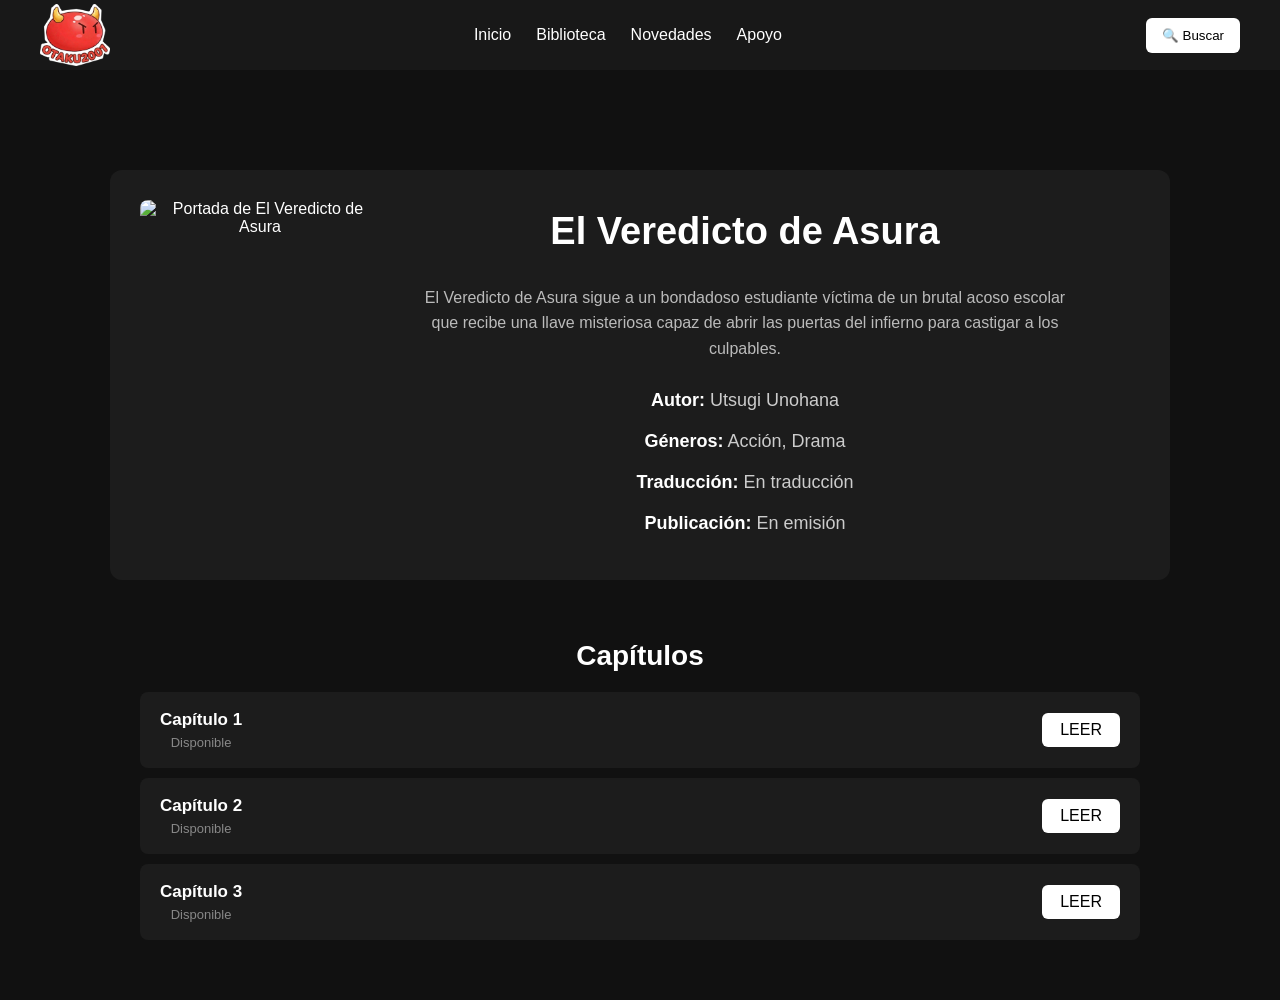
==== mangas/veredicto-de-asura.html @ 27b7c130 "Primer Lanzamiento de OTAKU2001" ====
<!DOCTYPE html>
<html lang="es">
<head>
    <meta charset="UTF-8">
    <meta name="viewport" content="width=device-width, initial-scale=1.0">
    <title>El Veredicto de Asura - OTAKU2001</title>
    <link rel="stylesheet" href="../css/estilos.css">
    <link rel="stylesheet" href="../css/responsive.css">
</head>

<body>

    <header>
        <div class="logo">
            <img src="../images/logo.png" alt="OTAKU2001">
        </div>

        <nav>
            <a href="../index.html">Inicio</a>
            <a href="../biblioteca.html">Biblioteca</a>
            <a href="../novedades.html">Novedades</a>
            <a href="../apoyo.html">Apoyo</a>
        </nav>

        <button>🔍 Buscar</button>
    </header>

    <main>

        <section class="manga-page">

            <div class="manga-cover">
                <img src="../images/asura.jpg" alt="Portada de El Veredicto de Asura">
            </div>

            <div class="manga-details">

                <h1>El Veredicto de Asura</h1>

                <p class="sinopsis">
                    El Veredicto de Asura sigue a un bondadoso estudiante víctima de un brutal acoso escolar que recibe una llave misteriosa capaz de abrir las puertas del infierno para castigar a los culpables.
                </p>

            <div class="manga-data">

                <p>
                    <strong>Autor:</strong>
                    Utsugi Unohana
                </p>

                <p>
                    <strong>Géneros:</strong>
                    Acción, Drama
                </p>

                <p>
                    <strong>Traducción:</strong>
                    <span class="status-text">En traducción</span>
                </p>

                <p>
                    <strong>Publicación:</strong>
                    <span class="status-text">En emisión</span>
                </p>

            </div>

        </div>

        </section>

        <section class="chapters">

            <h2>Capítulos</h2>

            <div class="chapter">

                <div class="chapter-info">
                    <strong>Capítulo 1</strong>
                    <span>Disponible</span>
                </div>

                <a href="capitulos/capitulo-1.html" class="leer-capitulo">
                    LEER
                </a>

            </div>
            
        
            <div class="chapter">

                <div class="chapter-info">
                    <strong>Capítulo 2</strong>
                    <span>Disponible</span>
                </div>

                <a href="capitulos/capitulo-2.html" class="leer-capitulo">
                    LEER
                </a>

            </div>

                        <div class="chapter">

                <div class="chapter-info">
                    <strong>Capítulo 3</strong>
                    <span>Disponible</span>
                </div>

                <a href="capitulos/capitulo-3.html" class="leer-capitulo">
                    LEER
                </a>

            </div>

        </section>

    </main>

</body>
</html>
---- css/estilos.css ----
body {
    margin: 0;
    background-color: #111111;
    color: white;
    font-family: Arial, sans-serif;
}

header {
    height: 70px;
    background-color: #181818;
    display: flex;
    align-items: center;
    justify-content: space-between;
    padding: 0 40px;
    box-sizing: border-box;
}

.logo {
    display: flex;
    align-items: center;
}

.logo img {
    width: 70px;
    height: auto;
    display: block;
}

nav {
    display: flex;
    gap: 25px;
}

nav a {
    color: white;
    text-decoration: none;
    font-size: 16px;
}

nav a:hover {
    color: #cccccc;
}

button {
    background-color: white;
    color: black;
    border: none;
    padding: 10px 16px;
    border-radius: 6px;
    cursor: pointer;
}

main {
    text-align: center;
    margin-top: 100px;
}

main h1 {
    font-size: 40px;
}

main p {
    color: #bbbbbb;
    font-size: 18px;
}

.bienvenida {
    text-align: center;
    padding: 70px 20px 40px;
}

.destacado {
    max-width: 1000px;
    margin: 0 auto;
    padding: 20px;
}

.destacado h2 {
    font-size: 28px;
    margin-bottom: 25px;
}

.manga-card {
    background-color: #1c1c1c;
    border-radius: 12px;
    padding: 25px;
    display: flex;
    gap: 30px;
    align-items: center;
}

.portada {
    width: 180px;
    height: 250px;
    background-color: #333333;
    display: flex;
    align-items: center;
    justify-content: center;
    border-radius: 8px;
    color: #aaaaaa;
}

.manga-info {
    flex: 1;
}

.manga-info h3 {
    font-size: 30px;
    margin-top: 0;
}

.manga-info p {
    color: #bbbbbb;
    line-height: 1.6;
}

.estado {
    font-weight: bold;
}

.manga-info button {
    margin-top: 15px;
}

.portada img {
    width: 100%;
    height: 100%;
    object-fit: cover;
    border-radius: 8px;
    display: block;
}

.manga-page {
    max-width: 1000px;
    margin: 60px auto;
    padding: 30px;
    display: flex;
    gap: 40px;
    background-color: #1c1c1c;
    border-radius: 12px;
}

.manga-cover {
    width: 240px;
    height: 340px;
    flex-shrink: 0;
}

.manga-cover img {
    width: 100%;
    height: 100%;
    object-fit: cover;
    border-radius: 8px;
}

.manga-details {
    padding-top: 10px;
}

.manga-details h1 {
    font-size: 38px;
    margin-top: 0;
}

.manga-details p {
    color: #bbbbbb;
    line-height: 1.6;
}

.statuses {
    margin-top: 30px;
}

.status {
    margin-bottom: 15px;
}

.status strong {
    display: inline-block;
    min-width: 140px;
}

.status span {
    color: #bbbbbb;
}

.chapters {
    max-width: 1000px;
    margin: 0 auto 60px;
    padding: 0 30px;
}

.chapters h2 {
    font-size: 28px;
    margin-bottom: 20px;
}

.chapter {
    background-color: #1c1c1c;
    padding: 18px 20px;
    margin-bottom: 10px;
    border-radius: 8px;
    display: flex;
    justify-content: space-between;
    align-items: center;
}

.chapter-info {
    display: flex;
    flex-direction: column;
    gap: 5px;
}

.chapter-info strong {
    font-size: 17px;
}

.chapter-info span {
    color: #888888;
    font-size: 13px;
}

.ver-manga {
    display: inline-block;
    background-color: white;
    color: black;
    text-decoration: none;
    padding: 10px 16px;
    border-radius: 6px;
    margin-top: 15px;
}

.ver-manga:hover {
    opacity: 0.8;
}

.reader {
    max-width: 900px;
    margin: 50px auto;
    text-align: center;
    padding: 20px;
}

.reader h1 {
    font-size: 32px;
    margin-bottom: 5px;
}

.reader h2 {
    color: #bbbbbb;
    font-size: 20px;
    font-weight: normal;
    margin-top: 0;
}

.reader-pages {
    margin-top: 40px;
}

.reader-pages img {
    display: block;
    width: 100%;
    max-width: 900px;
    height: auto;
    margin: 0 auto;
}

.reader-message {
    background-color: #1c1c1c;
    padding: 30px;
    border-radius: 8px;
    color: #aaaaaa;
}

.reader-navigation {
    margin-top: 30px;
}

.reader-navigation a {
    display: inline-block;
    background-color: white;
    color: black;
    text-decoration: none;
    padding: 10px 18px;
    border-radius: 6px;
}

.leer-capitulo {
    display: inline-block;
    background-color: white;
    color: black;
    text-decoration: none;
    padding: 8px 18px;
    border-radius: 6px;
}

.leer-capitulo:hover {
    opacity: 0.8;
}

.top-navigation {
    margin-bottom: 25px;
}

.sinopsis {
    color: #cccccc;
    line-height: 1.7;
    font-size: 16px;
    max-width: 650px;
}

.manga-data {
    margin-top: 25px;
}

.manga-data p {
    margin: 12px 0;
    color: #cccccc;
}

.manga-data strong {
    color: white;
}

.status-text {
    color: #cccccc;
}

.library {
    max-width: 1100px;
    margin: 50px auto;
    padding: 0 30px 60px;
}

.library h1 {
    font-size: 36px;
    margin-bottom: 10px;
}

.library-description {
    color: #aaaaaa;
    margin-bottom: 35px;
}

.manga-grid {
    display: grid;
    grid-template-columns: repeat(auto-fill, minmax(170px, 190px));
    gap: 25px;
}

.library-card {
    background-color: #1c1c1c;
    border-radius: 10px;
    overflow: hidden;
    transition: transform 0.2s ease;
}

.library-card:hover {
    transform: translateY(-5px);
}

.library-card img {
    width: 100%;
    height: 250px;
    object-fit: cover;
    display: block;
}

.library-card-info {
    padding: 12px;
}

.library-card-info h2 {
    font-size: 17px;
    margin-top: 0;
    margin-bottom: 12px;
}

.library-card-info p {
    color: #aaaaaa;
    font-size: 14px;
    margin: 8px 0;
}

.library-card-info a {
    display: inline-block;
    margin-top: 15px;
    padding: 9px 15px;
    background-color: white;
    color: black;
    text-decoration: none;
    border-radius: 6px;
    font-size: 13px;
    font-weight: bold;
}

.library-card-info a:hover {
    opacity: 0.8;
}

.latest-chapters {
    max-width: 1000px;
    margin: 50px auto;
    padding: 0 30px 60px;
}

.latest-chapters h2 {
    font-size: 28px;
    margin-bottom: 20px;
}

.latest-chapter {
    background-color: #1c1c1c;
    padding: 12px 20px;
    margin-bottom: 10px;
    border-radius: 8px;

    display: flex;
    align-items: center;
    gap: 15px;
}

.latest-chapter img {
    width: 55px;
    height: 75px;
    object-fit: cover;
    border-radius: 4px;
}

.latest-chapter-info {
    flex: 1;
    display: flex;
    flex-direction: column;
    gap: 5px;
}

.latest-chapter-info strong {
    font-size: 17px;
}

.latest-chapter-info span {
    color: #888888;
    font-size: 14px;
}

.latest-chapter a {
    padding: 8px 15px;
    background-color: white;
    color: black;
    text-decoration: none;
    border-radius: 6px;
    font-size: 13px;
    font-weight: bold;
}

.support {
    max-width: 800px;
    margin: 70px auto;
    padding: 0 30px 60px;
    text-align: center;
}

.support h1 {
    font-size: 32px;
    margin-bottom: 25px;
}

.support p {
    color: #cccccc;
    font-size: 16px;
    line-height: 1.7;
    margin-bottom: 18px;
}

.support-box {
    background-color: #1c1c1c;
    padding: 30px;
    margin-top: 40px;
    border-radius: 10px;
}

.support-box h2 {
    margin-bottom: 15px;
}

.support-options {
    display: flex;
    justify-content: center;
    gap: 20px;
    flex-wrap: wrap;
    margin-top: 40px;
}

.support-card {
    width: 220px;
    background-color: #1c1c1c;
    padding: 25px 20px;
    border-radius: 10px;
    text-align: center;
}

.support-card h2 {
    font-size: 20px;
    margin-bottom: 12px;
}

.support-card p {
    font-size: 14px;
    margin-bottom: 20px;
}

.support-button {
    display: inline-block;
    padding: 9px 20px;
    background-color: white;
    color: black;
    text-decoration: none;
    border-radius: 6px;
    font-size: 13px;
    font-weight: bold;
}

.support-button:hover {
    opacity: 0.8;
}

.news {
    max-width: 1000px;
    margin: 60px auto;
    padding: 0 30px 60px;
    text-align: center;
}

.news h1 {
    font-size: 32px;
    margin-bottom: 15px;
}

.news-intro {
    color: #aaaaaa;
    font-size: 16px;
    margin-bottom: 40px;
}

.upcoming-projects {
    display: flex;
    justify-content: center;
    gap: 25px;
    flex-wrap: wrap;
}

.project-card {
    width: 280px;
    background-color: #1c1c1c;
    padding: 30px 25px;
    border-radius: 10px;
}

.project-card h2 {
    font-size: 24px;
    margin-bottom: 15px;
}

.project-card span {
    display: inline-block;
    font-size: 12px;
    font-weight: bold;
    color: #aaaaaa;
    margin-bottom: 15px;
}

.project-card p {
    color: #cccccc;
    font-size: 14px;
    line-height: 1.6;
}

.project-card img {
    width: 100%;
    height: 360px;
    object-fit: cover;
    border-radius: 8px;
    margin-bottom: 20px;
}
---- css/responsive.css ----
@media (max-width: 768px) {

    header {
        height: auto;
        min-height: 65px;
        padding: 15px 20px;
        flex-wrap: wrap;
        gap: 15px;
    }

    .logo {
        font-size: 22px;
    }

    nav {
        order: 3;
        width: 100%;
        justify-content: center;
        gap: 15px;
        flex-wrap: wrap;
    }

    nav a {
        font-size: 14px;
    }

    header button {
        padding: 8px 12px;
    }

    .bienvenida {
        padding: 40px 20px 25px;
    }

    .bienvenida h1 {
        font-size: 30px;
    }

    .manga-card {
        flex-direction: column;
        text-align: center;
    }

    .manga-cover {
        width: 200px;
        height: 285px;
    }

    .manga-details h1 {
        font-size: 30px;
    }

    .manga-page {
        flex-direction: column;
        align-items: center;
        text-align: center;
        margin: 30px 15px;
        padding: 20px;
    }

    .manga-cover {
        width: 200px;
        height: 285px;
    }

    .manga-data {
        text-align: left;
    }

    .chapters {
        padding: 0 15px;
    }

    .chapter {
        padding: 15px;
    }

    .reader {
        padding: 20px 0 40px;
    }

    .reader h1 {
        font-size: 26px;
    }

    .reader h2 {
        font-size: 18px;
    }

    .reader-pages {
        width: 100%;
    }

    .reader-pages img {
        width: 100%;
        max-width: none;
    }

}

@media (max-width: 768px) {

    .library {
        margin: 30px auto;
        padding: 0 15px 40px;
    }

    .library h1 {
        font-size: 30px;
    }

    .manga-grid {
        grid-template-columns: repeat(2, 1fr);
        gap: 15px;
    }

    .library-card img {
        height: 210px;
    }

    .library-card-info {
        padding: 12px;
    }

    .library-card-info h2 {
        font-size: 16px;
    }

}

@media (max-width: 768px) {

    .latest-chapters {
        padding: 0 15px 40px;
        margin-top: 30px;
    }

    .latest-chapter {
        padding: 15px;
    }

    .latest-chapter strong {
        font-size: 15px;
    }

    .latest-chapter {
    gap: 10px;
    padding: 10px;
    }

    .latest-chapter img {
    width: 45px;
    height: 65px;
    }

    .latest-chapter-info strong {
    font-size: 14px;
    }

    .latest-chapter-info span {
    font-size: 12px;
    }

    .latest-chapter a {
    padding: 7px 10px;
    font-size: 11px;
    }

}
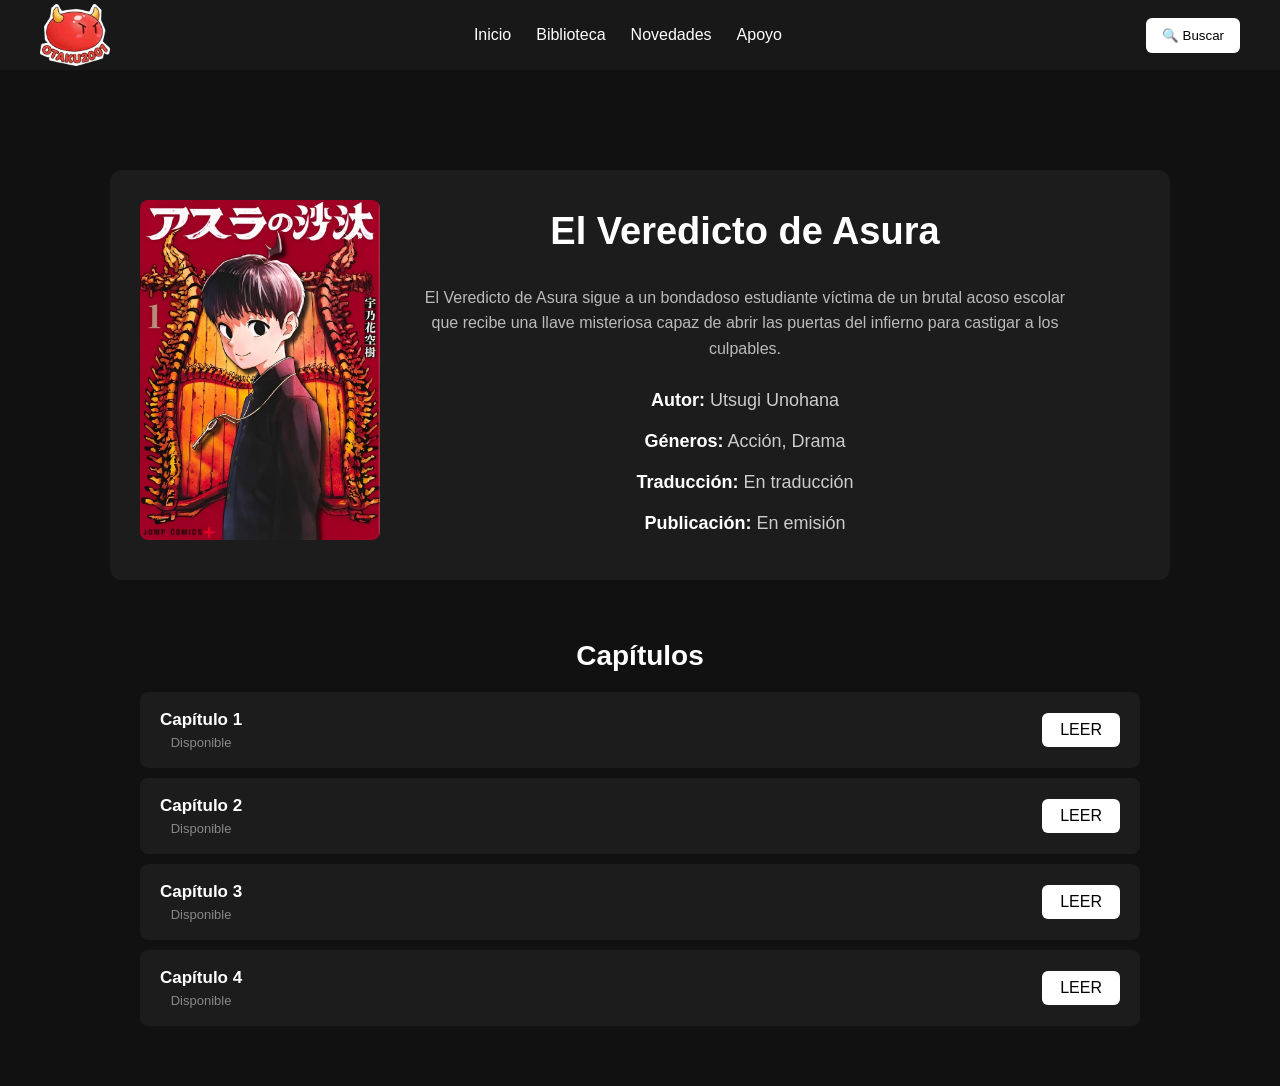
==== commit 0e30455d: "Nueva modificación" ====
--- a/mangas/veredicto-de-asura.html
+++ b/mangas/veredicto-de-asura.html
@@ -113,6 +113,21 @@
 
             </div>
 
+            </div>
+
+                        <div class="chapter">
+
+                <div class="chapter-info">
+                    <strong>Capítulo 4</strong>
+                    <span>Disponible</span>
+                </div>
+
+                <a href="capitulos/capitulo-4.html" class="leer-capitulo">
+                    LEER
+                </a>
+
+            </div>
+
         </section>
 
     </main>
